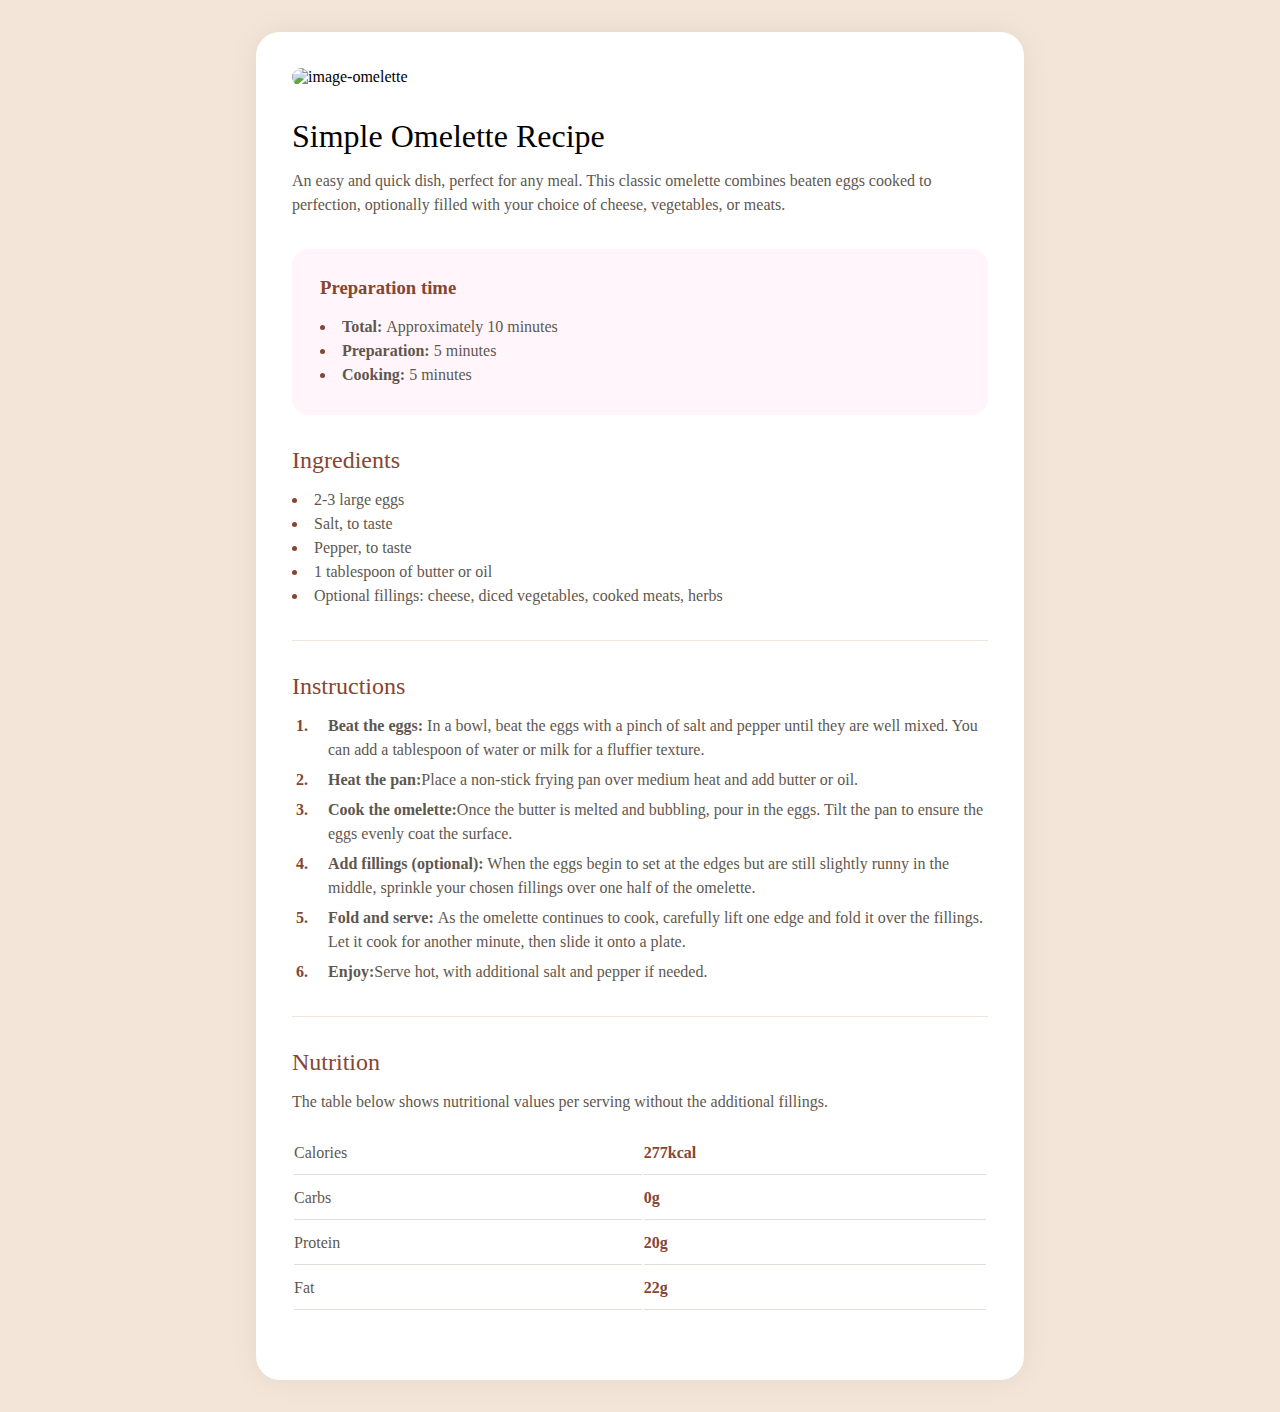
==== recipe-page-main/index.html @ ddd491dc "add styles" ====
<!DOCTYPE html>
<html lang="en">
  <head>
    <meta charset="UTF-8" />
    <meta name="viewport" content="width=device-width, initial-scale=1.0" />
    <meta name="description" content="" />

    <link
      rel="icon"
      type="image/png"
      sizes="32x32"
      href="./assets/images/favicon-32x32.png"
    />
    <title>Frontend Mentor | Recipe page</title>
    <link rel="stylesheet" href="css/styles.css" />
  </head>
  <body>
    <main class="main">
      <figure class="main__figure">
        <img
          src="assets/images/image-omelette.jpeg"
          alt="image-omelette"
          class="main__image"
        />
      </figure>
      <section class="recipe">
        <h1 class="recipe__title">Simple Omelette Recipe</h1>
        <p class="recipe__text">
          An easy and quick dish, perfect for any meal. This classic omelette
          combines beaten eggs cooked to perfection, optionally filled with your
          choice of cheese, vegetables, or meats.
        </p>

        <article class="preparation">
          <h3 class="preparation__title">Preparation time</h3>
          <ul class="preparation__list">
            <li class="preparation__item">
              <strong> Total: </strong> Approximately 10 minutes
            </li>
            <li class="preparation__item">
              <strong> Preparation: </strong> 5 minutes
            </li>
            <li class="preparation__item">
              <strong> Cooking: </strong> 5 minutes
            </li>
          </ul>
        </article>
      </section>
      <section class="ingredients">
        <h2 class="ingredients__title">Ingredients</h2>
        <ul class="ingredients__list">
          <li class="ingredients__item">2-3 large eggs</li>
          <li class="ingredients__item">Salt, to taste</li>
          <li class="ingredients__item">Pepper, to taste</li>
          <li class="ingredients__item">1 tablespoon of butter or oil</li>
          <li class="ingredients__item">
            Optional fillings: cheese, diced vegetables, cooked meats, herbs
          </li>
        </ul>
            
      </section>

      <section class="instructions">
        <h2 class="instructions__title">Instructions</h2>
        <ol class="instructions__list ">
          <li class="instructions__item">
            <strong>Beat the eggs:</strong> In a bowl, beat the eggs with a
            pinch of salt and pepper until they are well mixed. You can add a
            tablespoon of water or milk for a fluffier texture.
          </li>
          <li class="instructions__item">
            <strong> Heat the pan:</strong>Place a non-stick frying pan over
            medium heat and add butter or oil.
          </li>
          <li class="instructions__item">
            <strong> Cook the omelette:</strong>Once the butter is melted and
            bubbling, pour in the eggs. Tilt the pan to ensure the eggs evenly
            coat the surface.
          </li>
          <li class="instructions__item">
            <strong> Add fillings (optional):</strong> When the eggs begin to
            set at the edges but are still slightly runny in the middle,
            sprinkle your chosen fillings over one half of the omelette.
          </li>
          <li class="instructions__item">
            <strong> Fold and serve: </strong> As the omelette continues to
            cook, carefully lift one edge and fold it over the fillings. Let it
            cook for another minute, then slide it onto a plate.
          </li>
          <li class="instructions__item">
            <strong>Enjoy:</strong>Serve hot, with additional salt and pepper if
            needed.
          </li>
        </ol>
              
      </section>

      <section class="nutrition">
        <h2 class="nutrition__title">Nutrition</h2>
        <p class="nutrition__text">
          The table below shows nutritional values per serving without the
          additional fillings.
        </p>
        <table class="table">
          <tbody class="table__body">
            <tr class="table__row">
              <td class="table__column">Calories</td>
              <td class="table__column">277kcal</td>
            </tr>
            <tr class="table__row">
              <td class="table__column">Carbs</td>
              <td class="table__column">0g</td>
            </tr>
            <tr class="table__row">
              <td class="table__column">Protein</td>
              <td class="table__column">20g</td>
            </tr>
            <tr class="table__row">
              <td class="table__column">Fat</td>
              <td class="table__column">22g</td>
            </tr>
          </tbody>
        </table>
      </section>
    </main>
   
  </body>
</html>
---- recipe-page-main/css/styles.css ----
:root {
  --font-primary: "Outfit";
  --font-secundary: "Young Serif";

  --color-White-100: hsl(0, 0%, 100%);
  --color-Stone-100: hsl(30, 54%, 90%);
  --color-Stone-150: hsl(30, 18%, 87%);
  --color-Stone-600: hsl(30, 10%, 34%);
  --color-Stone-900: hsl(24, 5%, 18%);
  --color-Brown-800: hsl(14, 45%, 36%);
  --color-Rose-800: hsl(332, 51%, 32%);
  --color-Rose-50: hsl(330, 100%, 98%);
}

@font-face {
    font-family: 'Young Serif';
    src: url('../assets/fonts/young-serif/YoungSerif-Regular.ttf');
    font-weight: 400;
}
@font-face {
    font-family: 'Outfit';
    src: url('../assets/fonts/outfit/static/Outfit-Regular.ttf');
    font-weight: 400;
}
@font-face {
    font-family: 'Outfit';
    src: url('../assets/fonts/outfit/static/Outfit-SemiBold.ttf');
    font-weight: 600;
}
@font-face {
    font-family: 'Outfit';
    src: url('../assets/fonts/outfit/static/Outfit-Bold.ttf');
    font-weight: 700;
}

*{
    margin: 0;
    padding: 0;
    box-sizing: border-box;
}

body{
    background-color: var(--color-Stone-100);
    font-family: var(--font-primary);
    margin: 2rem;
}
p,li{
    color: var(--color-Stone-600);
    line-height: 1.5;
}

button{
    cursor: pointer;
    display: block;
    background-color: transparent;
    border: 0;
    outline: 0;
    font-family: inherit;
}

a{
    display: inline-block;
    text-decoration: none;
    color: black;
}

img{
    display: block;
    object-fit: cover;
    max-width: 100%;
}

.main{
    padding: 2.25rem;
    background: var(--color-White-100); 
    border-radius: 1.5rem;
    box-shadow: 0 0 30px rgba(0, 0, 0, 0.064);
    max-width: 768px;
    margin: auto;
}

.main__figure{
    margin-bottom: 2rem;
}

.block{
    background-color: aqua;
    margin: 0 auto;
    width: 80%;
}

.recipe__title,
.ingredients__title,
.instructions__title,
.nutrition__title {
    font-family: var(--font-secundary);
    font-weight: 400;
    margin-bottom: .875rem;
}


.preparation__title,
.ingredients__title,
.instructions__title,
.nutrition__title {
    color: var(--color-Brown-800);
}

.recipe__title{
    font-size: 2rem;
}


.preparation{
    margin-top: 2rem;
    padding: 1.75rem;
    background-color: var(--color-Rose-50);
    border-radius: 1rem;
}
.preparation__list{
    margin-top: 1rem;
}


.preparation__list,
.ingredients__list {
  list-style-position: inside;
}

:is(.preparation__list,.ingredients__list) ::marker{
    color: var(--color-Brown-800);
}


.instructions__list{
    display: flex;
    flex-direction: column;
    padding-left: 1.25rem;
    list-style-position:initial ;
    gap: .375rem;
}
.instructions__item{
    padding-left: 1rem;
}
.instructions__item::marker{
    color: var(--color-Brown-800);
    font-weight: 700;
}


.main__image {
    border-radius: 1.5rem;
}


.ingredients,
.instructions,
.nutrition{
    padding: 2rem 0;
}
.ingredients,
.instructions{
    border-bottom: 1px solid var(--color-Stone-100);
}

.container {
    width: 100%; /* O el ancho que necesites */
    text-align: center; /* Opcional: centrar el contenido si es necesario */
}
.line {
    display: block;
    width: 95%;
    height: 1.5px;
    background:var(--color-Stone-100);
    margin: 16px auto ;
}
.table{
    margin-top: 1rem;
    display: table;
    width: 100%;
}

.table__column{
    padding: .75rem 0;
    border-bottom: 1px solid var(--color-Stone-150);
}

.table__row .table__column:first-child{
    color: var(--color-Stone-600);
}
.table__row .table__column:last-child{
    color: var(--color-Brown-800);
    font-weight: 700;
}
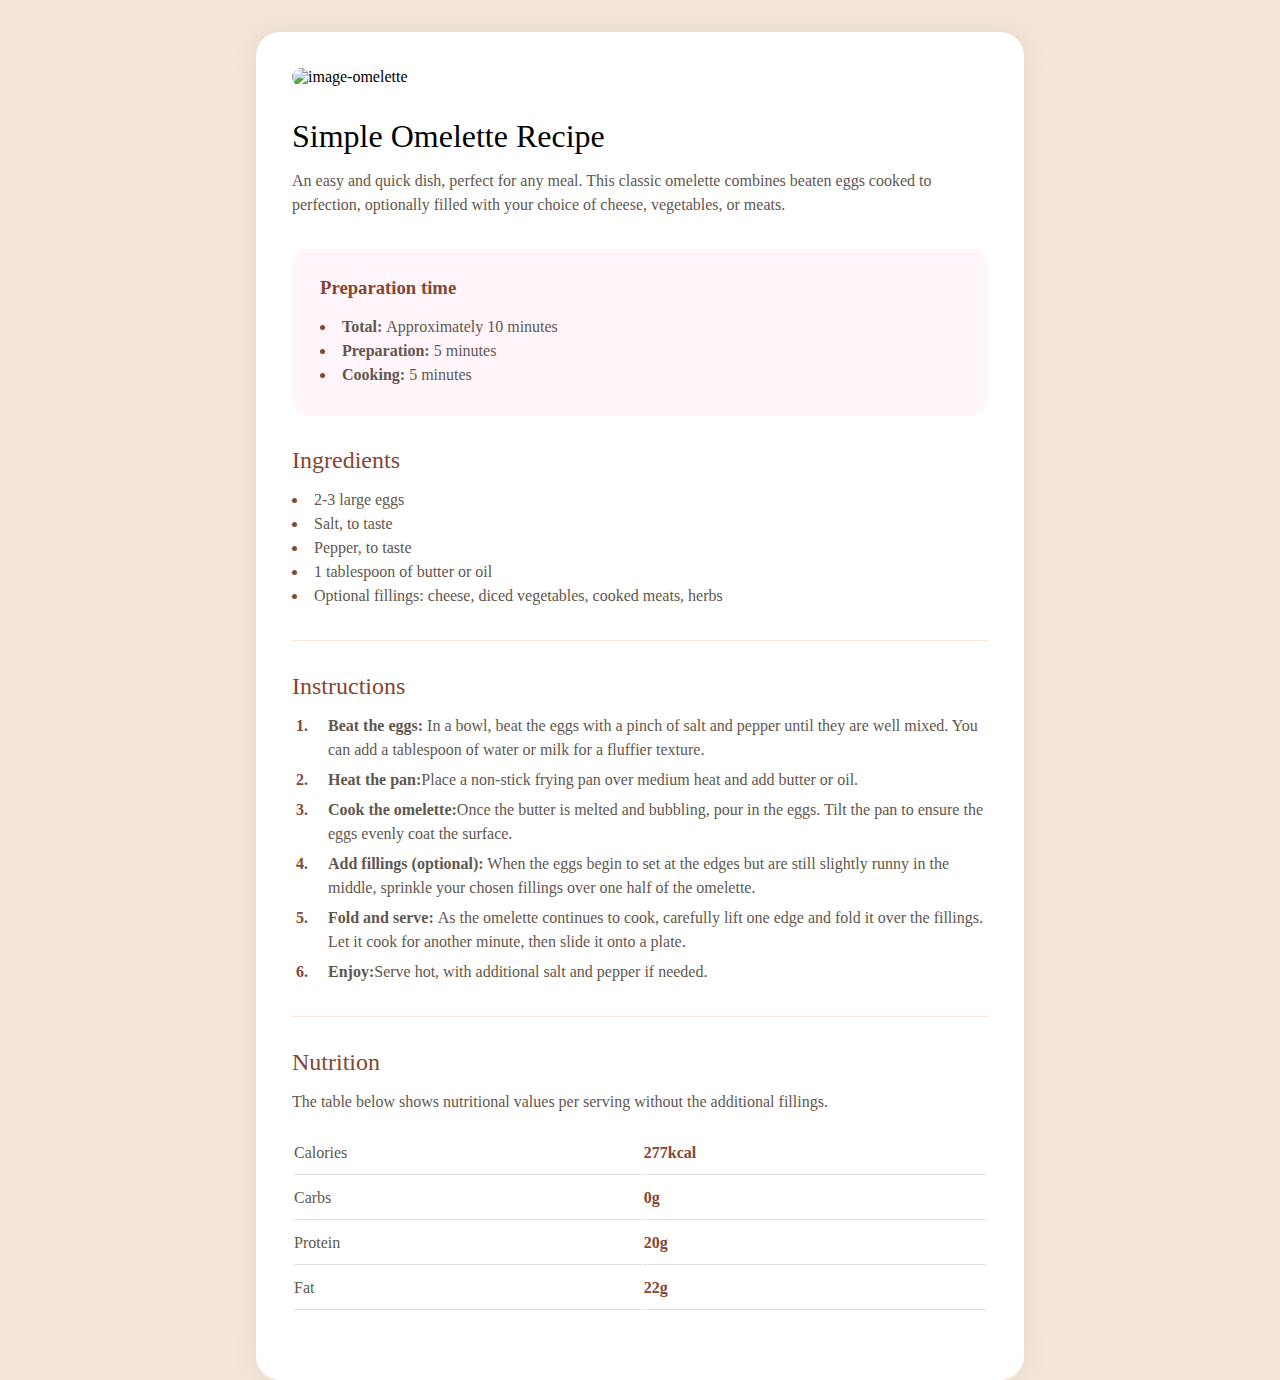
==== commit 15117431: "add responsive mobile" ====
--- a/recipe-page-main/index.html
+++ b/recipe-page-main/index.html
@@ -23,105 +23,107 @@
           class="main__image"
         />
       </figure>
-      <section class="recipe">
-        <h1 class="recipe__title">Simple Omelette Recipe</h1>
-        <p class="recipe__text">
-          An easy and quick dish, perfect for any meal. This classic omelette
-          combines beaten eggs cooked to perfection, optionally filled with your
-          choice of cheese, vegetables, or meats.
-        </p>
-
-        <article class="preparation">
-          <h3 class="preparation__title">Preparation time</h3>
-          <ul class="preparation__list">
-            <li class="preparation__item">
-              <strong> Total: </strong> Approximately 10 minutes
-            </li>
-            <li class="preparation__item">
-              <strong> Preparation: </strong> 5 minutes
-            </li>
-            <li class="preparation__item">
-              <strong> Cooking: </strong> 5 minutes
+      <div class="main__body">
+        <section class="recipe">
+          <h1 class="recipe__title">Simple Omelette Recipe</h1>
+          <p class="recipe__text">
+            An easy and quick dish, perfect for any meal. This classic omelette
+            combines beaten eggs cooked to perfection, optionally filled with your
+            choice of cheese, vegetables, or meats.
+          </p>
+  
+          <article class="preparation">
+            <h3 class="preparation__title">Preparation time</h3>
+            <ul class="preparation__list">
+              <li class="preparation__item">
+                <strong> Total: </strong> Approximately 10 minutes
+              </li>
+              <li class="preparation__item">
+                <strong> Preparation: </strong> 5 minutes
+              </li>
+              <li class="preparation__item">
+                <strong> Cooking: </strong> 5 minutes
+              </li>
+            </ul>
+          </article>
+        </section>
+        <section class="ingredients">
+          <h2 class="ingredients__title">Ingredients</h2>
+          <ul class="ingredients__list">
+            <li class="ingredients__item">2-3 large eggs</li>
+            <li class="ingredients__item">Salt, to taste</li>
+            <li class="ingredients__item">Pepper, to taste</li>
+            <li class="ingredients__item">1 tablespoon of butter or oil</li>
+            <li class="ingredients__item">
+              Optional fillings: cheese, diced vegetables, cooked meats, herbs
             </li>
           </ul>
-        </article>
-      </section>
-      <section class="ingredients">
-        <h2 class="ingredients__title">Ingredients</h2>
-        <ul class="ingredients__list">
-          <li class="ingredients__item">2-3 large eggs</li>
-          <li class="ingredients__item">Salt, to taste</li>
-          <li class="ingredients__item">Pepper, to taste</li>
-          <li class="ingredients__item">1 tablespoon of butter or oil</li>
-          <li class="ingredients__item">
-            Optional fillings: cheese, diced vegetables, cooked meats, herbs
-          </li>
-        </ul>
-            
-      </section>
-
-      <section class="instructions">
-        <h2 class="instructions__title">Instructions</h2>
-        <ol class="instructions__list ">
-          <li class="instructions__item">
-            <strong>Beat the eggs:</strong> In a bowl, beat the eggs with a
-            pinch of salt and pepper until they are well mixed. You can add a
-            tablespoon of water or milk for a fluffier texture.
-          </li>
-          <li class="instructions__item">
-            <strong> Heat the pan:</strong>Place a non-stick frying pan over
-            medium heat and add butter or oil.
-          </li>
-          <li class="instructions__item">
-            <strong> Cook the omelette:</strong>Once the butter is melted and
-            bubbling, pour in the eggs. Tilt the pan to ensure the eggs evenly
-            coat the surface.
-          </li>
-          <li class="instructions__item">
-            <strong> Add fillings (optional):</strong> When the eggs begin to
-            set at the edges but are still slightly runny in the middle,
-            sprinkle your chosen fillings over one half of the omelette.
-          </li>
-          <li class="instructions__item">
-            <strong> Fold and serve: </strong> As the omelette continues to
-            cook, carefully lift one edge and fold it over the fillings. Let it
-            cook for another minute, then slide it onto a plate.
-          </li>
-          <li class="instructions__item">
-            <strong>Enjoy:</strong>Serve hot, with additional salt and pepper if
-            needed.
-          </li>
-        </ol>
               
-      </section>
-
-      <section class="nutrition">
-        <h2 class="nutrition__title">Nutrition</h2>
-        <p class="nutrition__text">
-          The table below shows nutritional values per serving without the
-          additional fillings.
-        </p>
-        <table class="table">
-          <tbody class="table__body">
-            <tr class="table__row">
-              <td class="table__column">Calories</td>
-              <td class="table__column">277kcal</td>
-            </tr>
-            <tr class="table__row">
-              <td class="table__column">Carbs</td>
-              <td class="table__column">0g</td>
-            </tr>
-            <tr class="table__row">
-              <td class="table__column">Protein</td>
-              <td class="table__column">20g</td>
-            </tr>
-            <tr class="table__row">
-              <td class="table__column">Fat</td>
-              <td class="table__column">22g</td>
-            </tr>
-          </tbody>
-        </table>
-      </section>
+        </section>
+  
+        <section class="instructions">
+          <h2 class="instructions__title">Instructions</h2>
+          <ol class="instructions__list ">
+            <li class="instructions__item">
+              <strong>Beat the eggs:</strong> In a bowl, beat the eggs with a
+              pinch of salt and pepper until they are well mixed. You can add a
+              tablespoon of water or milk for a fluffier texture.
+            </li>
+            <li class="instructions__item">
+              <strong> Heat the pan:</strong>Place a non-stick frying pan over
+              medium heat and add butter or oil.
+            </li>
+            <li class="instructions__item">
+              <strong> Cook the omelette:</strong>Once the butter is melted and
+              bubbling, pour in the eggs. Tilt the pan to ensure the eggs evenly
+              coat the surface.
+            </li>
+            <li class="instructions__item">
+              <strong> Add fillings (optional):</strong> When the eggs begin to
+              set at the edges but are still slightly runny in the middle,
+              sprinkle your chosen fillings over one half of the omelette.
+            </li>
+            <li class="instructions__item">
+              <strong> Fold and serve: </strong> As the omelette continues to
+              cook, carefully lift one edge and fold it over the fillings. Let it
+              cook for another minute, then slide it onto a plate.
+            </li>
+            <li class="instructions__item">
+              <strong>Enjoy:</strong>Serve hot, with additional salt and pepper if
+              needed.
+            </li>
+          </ol>
+                
+        </section>
+  
+        <section class="nutrition">
+          <h2 class="nutrition__title">Nutrition</h2>
+          <p class="nutrition__text">
+            The table below shows nutritional values per serving without the
+            additional fillings.
+          </p>
+          <table class="table">
+            <tbody class="table__body">
+              <tr class="table__row">
+                <td class="table__column">Calories</td>
+                <td class="table__column">277kcal</td>
+              </tr>
+              <tr class="table__row">
+                <td class="table__column">Carbs</td>
+                <td class="table__column">0g</td>
+              </tr>
+              <tr class="table__row">
+                <td class="table__column">Protein</td>
+                <td class="table__column">20g</td>
+              </tr>
+              <tr class="table__row">
+                <td class="table__column">Fat</td>
+                <td class="table__column">22g</td>
+              </tr>
+            </tbody>
+          </table>
+        </section>
+      </div>
     </main>
    
   </body>
--- a/recipe-page-main/css/styles.css
+++ b/recipe-page-main/css/styles.css
@@ -13,182 +13,198 @@
 }
 
 @font-face {
-    font-family: 'Young Serif';
-    src: url('../assets/fonts/young-serif/YoungSerif-Regular.ttf');
-    font-weight: 400;
-}
-@font-face {
-    font-family: 'Outfit';
-    src: url('../assets/fonts/outfit/static/Outfit-Regular.ttf');
-    font-weight: 400;
-}
-@font-face {
-    font-family: 'Outfit';
-    src: url('../assets/fonts/outfit/static/Outfit-SemiBold.ttf');
-    font-weight: 600;
-}
-@font-face {
-    font-family: 'Outfit';
-    src: url('../assets/fonts/outfit/static/Outfit-Bold.ttf');
-    font-weight: 700;
-}
-
-*{
-    margin: 0;
-    padding: 0;
-    box-sizing: border-box;
-}
-
-body{
-    background-color: var(--color-Stone-100);
-    font-family: var(--font-primary);
-    margin: 2rem;
-}
-p,li{
-    color: var(--color-Stone-600);
-    line-height: 1.5;
-}
-
-button{
-    cursor: pointer;
-    display: block;
-    background-color: transparent;
-    border: 0;
-    outline: 0;
-    font-family: inherit;
-}
-
-a{
-    display: inline-block;
-    text-decoration: none;
-    color: black;
-}
-
-img{
-    display: block;
-    object-fit: cover;
-    max-width: 100%;
-}
-
-.main{
+  font-family: "Young Serif";
+  src: url("../assets/fonts/young-serif/YoungSerif-Regular.ttf");
+  font-weight: 400;
+}
+@font-face {
+  font-family: "Outfit";
+  src: url("../assets/fonts/outfit/static/Outfit-Regular.ttf");
+  font-weight: 400;
+}
+@font-face {
+  font-family: "Outfit";
+  src: url("../assets/fonts/outfit/static/Outfit-SemiBold.ttf");
+  font-weight: 600;
+}
+@font-face {
+  font-family: "Outfit";
+  src: url("../assets/fonts/outfit/static/Outfit-Bold.ttf");
+  font-weight: 700;
+}
+
+* {
+  margin: 0;
+  padding: 0;
+  box-sizing: border-box;
+}
+
+body {
+  background-color: var(--color-Stone-100);
+  font-family: var(--font-primary);
+}
+p,
+li {
+  color: var(--color-Stone-600);
+  line-height: 1.5;
+}
+
+button {
+  cursor: pointer;
+  display: block;
+  background-color: transparent;
+  border: 0;
+  outline: 0;
+  font-family: inherit;
+}
+
+a {
+  display: inline-block;
+  text-decoration: none;
+  color: black;
+}
+
+img {
+  display: block;
+  object-fit: cover;
+  max-width: 100%;
+}
+
+.main {
     padding: 2.25rem;
-    background: var(--color-White-100); 
+    background: var(--color-White-100);
     border-radius: 1.5rem;
     box-shadow: 0 0 30px rgba(0, 0, 0, 0.064);
     max-width: 768px;
     margin: auto;
-}
-
-.main__figure{
-    margin-bottom: 2rem;
-}
-
-.block{
-    background-color: aqua;
-    margin: 0 auto;
-    width: 80%;
+    width: 90%;
+    margin-top: 2rem;
+}
+
+.main__figure {
+  margin-bottom: 2rem;
+}
+
+.block {
+  background-color: aqua;
+  margin: 0 auto;
+  width: 80%;
 }
 
 .recipe__title,
 .ingredients__title,
 .instructions__title,
 .nutrition__title {
-    font-family: var(--font-secundary);
-    font-weight: 400;
-    margin-bottom: .875rem;
-}
-
+  font-family: var(--font-secundary);
+  font-weight: 400;
+  margin-bottom: 0.875rem;
+}
 
 .preparation__title,
 .ingredients__title,
 .instructions__title,
 .nutrition__title {
-    color: var(--color-Brown-800);
-}
-
-.recipe__title{
-    font-size: 2rem;
-}
-
-
-.preparation{
-    margin-top: 2rem;
-    padding: 1.75rem;
-    background-color: var(--color-Rose-50);
-    border-radius: 1rem;
-}
-.preparation__list{
-    margin-top: 1rem;
-}
-
+  color: var(--color-Brown-800);
+}
+
+.recipe__title {
+  font-size: 2rem;
+}
+
+.preparation {
+  margin-top: 2rem;
+  padding: 1.75rem;
+  background-color: var(--color-Rose-50);
+  border-radius: 1rem;
+}
+.preparation__list {
+  margin-top: 1rem;
+}
 
 .preparation__list,
 .ingredients__list {
   list-style-position: inside;
 }
 
-:is(.preparation__list,.ingredients__list) ::marker{
-    color: var(--color-Brown-800);
-}
-
-
-.instructions__list{
-    display: flex;
-    flex-direction: column;
-    padding-left: 1.25rem;
-    list-style-position:initial ;
-    gap: .375rem;
-}
-.instructions__item{
-    padding-left: 1rem;
-}
-.instructions__item::marker{
-    color: var(--color-Brown-800);
-    font-weight: 700;
-}
-
+:is(.preparation__list, .ingredients__list) ::marker {
+  color: var(--color-Brown-800);
+}
+
+.instructions__list {
+  display: flex;
+  flex-direction: column;
+  padding-left: 1.25rem;
+  list-style-position: initial;
+  gap: 0.375rem;
+}
+.instructions__item {
+  padding-left: 1rem;
+}
+.instructions__item::marker {
+  color: var(--color-Brown-800);
+  font-weight: 700;
+}
 
 .main__image {
-    border-radius: 1.5rem;
-}
-
+  border-radius: 1.5rem;
+}
 
 .ingredients,
 .instructions,
-.nutrition{
-    padding: 2rem 0;
+.nutrition {
+  padding: 2rem 0;
 }
 .ingredients,
-.instructions{
-    border-bottom: 1px solid var(--color-Stone-100);
+.instructions {
+  border-bottom: 1px solid var(--color-Stone-100);
 }
 
 .container {
-    width: 100%; /* O el ancho que necesites */
-    text-align: center; /* Opcional: centrar el contenido si es necesario */
+  width: 100%; /* O el ancho que necesites */
+  text-align: center; /* Opcional: centrar el contenido si es necesario */
 }
 .line {
-    display: block;
-    width: 95%;
-    height: 1.5px;
-    background:var(--color-Stone-100);
-    margin: 16px auto ;
-}
-.table{
-    margin-top: 1rem;
-    display: table;
+  display: block;
+  width: 95%;
+  height: 1.5px;
+  background: var(--color-Stone-100);
+  margin: 16px auto;
+}
+.table {
+  margin-top: 1rem;
+  width: 100%;
+}
+
+.table__column {
+  padding: 0.75rem 0;
+  border-bottom: 1px solid var(--color-Stone-150);
+}
+
+.table__row .table__column:first-child {
+  color: var(--color-Stone-600);
+}
+.table__row .table__column:last-child {
+  color: var(--color-Brown-800);
+  font-weight: 700;
+}
+
+@media screen and (width <= 426px) {
+  .main {
+    padding: 0;
+    border-radius: 0;
+    box-shadow: none;
     width: 100%;
-}
-
-.table__column{
-    padding: .75rem 0;
-    border-bottom: 1px solid var(--color-Stone-150);
-}
-
-.table__row .table__column:first-child{
-    color: var(--color-Stone-600);
-}
-.table__row .table__column:last-child{
-    color: var(--color-Brown-800);
-    font-weight: 700;
-}+    margin-top: 0;
+  }
+
+  .main__image {
+    border-radius: 0;
+  }
+  .main__body {
+    margin: 0 2rem;
+  }
+
+  .recipe__title{
+    font-size: 1.75rem;
+  }
+}
